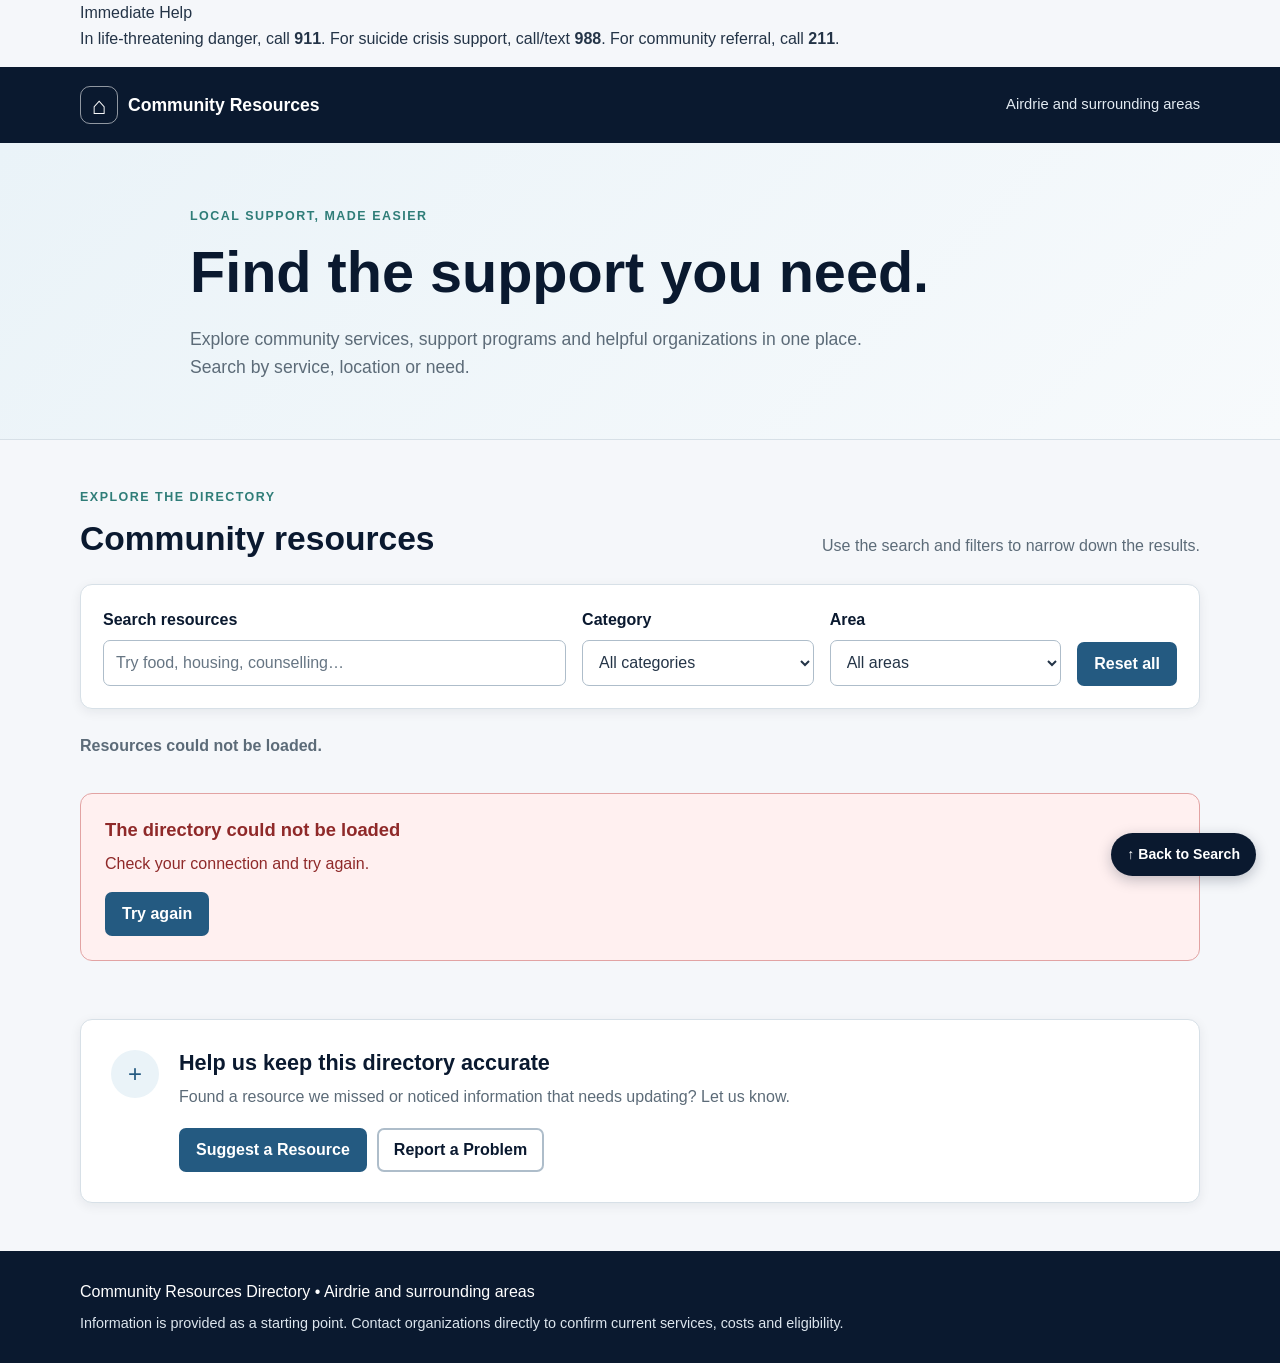
==== index.html @ 85ba9356 "Refactor HTML structure and update content Updated the title and description meta tags, modified cri" ====
<!DOCTYPE html>
<html lang="en-CA">
<head>
    <meta charset="UTF-8">
    <meta name="viewport" content="width=device-width, initial-scale=1">
    <title>Community Resources | Airdrie & Area</title>
    <meta name="description" content="Find community, food, housing, health and other support resources in Airdrie and surrounding areas.">
    <link rel="stylesheet" href="style.css">
    <script src="script.js" defer></script>
</head>
<body>
    <a class="skip-link" href="#main-content">Skip to main content</a>

    <!-- CRISIS BANNER AT TOP -->
    <aside class="crisis-banner" aria-label="Crisis assistance">
        <div class="container crisis-inner">
            <span class="crisis-badge">Immediate Help</span>
            <p>In life-threatening danger, call <strong>911</strong>. For suicide crisis support, call/text <strong>988</strong>. For community referral, call <strong>211</strong>.</p>
        </div>
    </aside>

    <header class="site-header">
        <div class="container header-inner">
            <a class="site-logo" href="index.html" aria-label="Community Resources home">
                <span class="logo-icon" aria-hidden="true">⌂</span>
                <span>Community Resources</span>
            </a>
            <p class="header-location">Airdrie and surrounding areas</p>
        </div>
    </header>

    <main id="main-content">
        <!-- HERO -->
        <section class="hero">
            <div class="container">
                <p class="eyebrow">LOCAL SUPPORT, MADE EASIER</p>
                <h1>Find the support you need.</h1>
                <p class="hero-description">
                    Explore community services, support programs and helpful organizations in one place. Search by service, location or need.
                </p>
            </div>
        </section>

        <!-- MAIN DIRECTORY (Starts directly here) -->
        <section class="directory-section" id="directory-top" aria-labelledby="directory-heading">
            <div class="container">
                <div class="section-heading directory-heading">
                    <div>
                        <p class="eyebrow">EXPLORE THE DIRECTORY</p>
                        <h2 id="directory-heading">Community resources</h2>
                    </div>
                    <p class="section-intro">Use the search and filters to narrow down the results.</p>
                </div>

                <div class="filter-panel">
                    <div class="search-field">
                        <label for="resource-search">Search resources</label>
                        <div class="search-wrap">
                            <input id="resource-search" type="search" placeholder="Try food, housing, counselling…" autocomplete="off">
                            <button type="button" id="clear-search" class="clear-btn" aria-label="Clear search" hidden>×</button>
                        </div>
                    </div>

                    <div class="filter-field">
                        <label for="category-filter">Category</label>
                        <select id="category-filter">
                            <option value="">All categories</option>
                        </select>
                    </div>

                    <div class="filter-field">
                        <label for="area-filter">Area</label>
                        <select id="area-filter">
                            <option value="">All areas</option>
                        </select>
                    </div>

                    <div class="filter-actions">
                        <button id="reset-filters" class="button button-primary" type="button">Reset all</button>
                    </div>
                </div>

                <div class="results-heading">
                    <p id="results-count" role="status" aria-live="polite">Loading resources…</p>
                </div>

                <div id="resource-grid" class="resource-grid">
                    <p class="loading-message">Loading community resources…</p>
                </div>

                <div id="no-results" class="empty-state" hidden>
                    <span class="empty-icon" aria-hidden="true">🔎</span>
                    <h3>No matching resources found</h3>
                    <p>Try a different search term or remove one of the filters.</p>
                    <button id="empty-reset" class="button button-primary" type="button">Show all resources</button>
                </div>

                <div id="load-error" class="error-message" role="alert" hidden>
                    <h3>The directory could not be loaded</h3>
                    <p>Check your connection and try again.</p>
                    <button id="retry-load" class="button button-primary" type="button">Try again</button>
                </div>
            </div>
        </section>

        <!-- HELP / SUBMISSION -->
        <section class="contribute-section">
            <div class="container">
                <div class="contribute-card">
                    <div class="contribute-icon" aria-hidden="true">+</div>
                    <div class="contribute-content">
                        <h2>Help us keep this directory accurate</h2>
                        <p>Found a resource we missed or noticed information that needs updating? Let us know.</p>
                        <div class="contribute-buttons">
                            <button type="button" class="button button-primary" id="suggestResource">Suggest a Resource</button>
                            <button type="button" class="button button-secondary" id="reportProblem">Report a Problem</button>
                        </div>
                    </div>
                </div>
            </div>
        </section>
    </main>

    <!-- BACK TO SEARCH -->
    <a href="#directory-top" class="back-to-search" id="backToSearch" aria-label="Back to search">
        ↑ Back to Search
    </a>

    <!-- RESOURCE DETAILS MODAL -->
    <dialog id="resource-dialog" class="resource-dialog" aria-labelledby="dialog-title">
        <div class="dialog-header">
            <div>
                <p class="eyebrow">RESOURCE DETAILS</p>
                <h2 id="dialog-title">Resource name</h2>
            </div>
            <button id="dialog-close" class="dialog-close" type="button" aria-label="Close details">&times;</button>
        </div>
        <div id="dialog-content" class="dialog-content"></div>
        <div class="dialog-footer">
            <button id="dialog-done" class="button button-primary" type="button">Done</button>
        </div>
    </dialog>

    <!-- CONTRIBUTION MODAL -->
    <dialog id="contributeModal" class="resource-dialog" aria-labelledby="contributeModalTitle">
        <div class="dialog-header">
            <div>
                <p class="eyebrow">COMMUNITY INPUT</p>
                <h2 id="contributeModalTitle">Suggest a Resource</h2>
            </div>
            <button id="closeContribution" class="dialog-close" type="button" aria-label="Close form">&times;</button>
        </div>
        <div class="dialog-content" id="contributionBody">
            <p>Help us find useful community services. Your submission will be reviewed before anything is added to the live directory.</p>
            <form id="contributionForm">
                <div class="form-group">
                    <label for="contributionType">What would you like to do?</label>
                    <select id="contributionType" required>
                        <option value="suggest">Suggest a Resource</option>
                        <option value="report">Report a Problem</option>
                    </select>
                </div>
                <div class="form-group">
                    <label for="organizationName">Organization / Resource</label>
                    <input type="text" id="organizationName" required>
                </div>
                <div class="form-group">
                    <label for="website">Website</label>
                    <input type="url" id="website" placeholder="https://example.com">
                </div>
                <div class="form-group">
                    <label for="submissionDetails">Tell us about the resource or problem</label>
                    <textarea id="submissionDetails" rows="4" required></textarea>
                </div>
                <div class="form-group">
                    <label for="submitterName">Your name <span>(optional)</span></label>
                    <input type="text" id="submitterName">
                </div>
                <div class="form-group">
                    <label for="submitterEmail">Your email <span>(optional)</span></label>
                    <input type="email" id="submitterEmail">
                </div>
                <button type="submit" class="button button-primary full-width">Submit</button>
            </form>
        </div>
    </dialog>

    <footer class="site-footer">
        <div class="container footer-inner">
            <p>Community Resources Directory <span aria-hidden="true">•</span> Airdrie and surrounding areas</p>
            <p class="footer-note">Information is provided as a starting point. Contact organizations directly to confirm current services, costs and eligibility.</p>
        </div>
    </footer>
</body>
</html>
---- style.css ----
/* =========================================
   COMMUNITY RESOURCES DIRECTORY
========================================= */

:root {
    --navy: #0a192f;
    --blue: #245a81;
    --blue-light: #eaf3f8;
    --teal: #2f7d78;
    --text: #243447;
    --muted: #5c6b78;
    --background: #f5f7fa;
    --surface: #ffffff;
    --border: #d7e0e7;
    --yellow-light: #fbf8df;
    --yellow-border: #d9c85c;
    --danger: #8f2929;
    --danger-light: #fff0f0;
    --radius: 12px;
    --shadow: 0 3px 12px rgba(10, 25, 47, 0.07);
}

* {
    box-sizing: border-box;
}

html {
    scroll-behavior: smooth;
}

body {
    margin: 0;
    background: var(--background);
    color: var(--text);
    font-family: Arial, Helvetica, sans-serif;
    font-size: 16px;
    line-height: 1.6;
}

body,
input,
select,
button {
    font-family: Arial, Helvetica, sans-serif;
}

h1,
h2,
h3,
p {
    margin-top: 0;
}

h1,
h2,
h3 {
    color: var(--navy);
    line-height: 1.25;
}

/* Header Typography */
h1 {
    margin-bottom: 16px;
    font-size: clamp(2.3rem, 5.5vw, 3.6rem);
}

h2 {
    margin-bottom: 12px;
    font-size: clamp(1.55rem, 3vw, 2.1rem);
}

h3 {
    margin-bottom: 10px;
    font-size: 1.15rem;
}

a {
    color: var(--blue);
    overflow-wrap: anywhere;
}

a:hover {
    text-decoration-thickness: 2px;
}

button,
input,
select {
    font-size: 1rem;
}

button {
    cursor: pointer;
}

button:disabled {
    cursor: not-allowed;
    opacity: 0.65;
}

[hidden] {
    display: none !important;
}

.container {
    width: min(1120px, calc(100% - 40px));
    margin-inline: auto;
}

.skip-link {
    position: absolute;
    z-index: 1000;
    top: 8px;
    left: 8px;
    padding: 10px 14px;
    transform: translateY(-160%);
    border-radius: 6px;
    background: #ffffff;
    color: var(--navy);
    font-weight: 700;
}

.skip-link:focus {
    transform: translateY(0);
}

:focus-visible {
    outline: 3px solid #d18a00;
    outline-offset: 3px;
}

/* TOP CRISIS NOTICE */
.top-crisis-notice {
    background: #172a45;
    color: #ffffff;
    padding: 8px 0;
    font-size: 0.88rem;
    border-bottom: 1px solid rgba(255, 255, 255, 0.15);
}

.top-crisis-notice p {
    margin: 0;
}

.top-crisis-notice strong {
    color: #ffffff;
}

/* Header */
.site-header {
    background: var(--navy);
    color: #ffffff;
}

.header-inner {
    display: flex;
    min-height: 76px;
    align-items: center;
    justify-content: space-between;
    gap: 20px;
    padding-block: 12px;
}

.site-logo {
    display: inline-flex;
    align-items: center;
    gap: 10px;
    color: #ffffff;
    font-size: 1.1rem;
    font-weight: 700;
    text-decoration: none;
}

.logo-icon {
    display: grid;
    width: 38px;
    height: 38px;
    place-items: center;
    border: 1px solid rgba(255, 255, 255, 0.55);
    border-radius: 10px;
    font-size: 1.5rem;
}

.header-location {
    margin: 0;
    color: #e2eaf1;
    font-size: 0.92rem;
    text-align: right;
}

/* Hero */
.hero {
    padding: 64px 0 58px;
    background: linear-gradient(135deg, #eaf3f8, #f7fafc);
    border-bottom: 1px solid var(--border);
}

.hero .container {
    max-width: 900px;
}

.eyebrow {
    margin-bottom: 10px;
    color: var(--teal);
    font-size: 0.78rem;
    font-weight: 800;
    letter-spacing: 0.12em;
}

.hero-description {
    max-width: 720px;
    margin-bottom: 0;
    color: var(--muted);
    font-size: 1.1rem;
}

/* Directory Section */
.directory-section {
    padding-block: 48px;
}

.section-heading {
    display: flex;
    align-items: end;
    justify-content: space-between;
    gap: 24px;
    margin-bottom: 24px;
}

.section-heading h2 {
    margin-bottom: 0;
}

.section-intro {
    max-width: 390px;
    margin-bottom: 2px;
    color: var(--muted);
}

/* Filters */
.filter-panel {
    display: grid;
    grid-template-columns: minmax(220px, 2fr) minmax(170px, 1fr) minmax(170px, 1fr) auto;
    align-items: end;
    gap: 16px;
    padding: 22px;
    border: 1px solid var(--border);
    border-radius: var(--radius);
    background: var(--surface);
    box-shadow: var(--shadow);
}

.search-field,
.filter-field {
    min-width: 0;
}

.search-field label,
.filter-field label {
    display: block;
    margin-bottom: 7px;
    color: var(--navy);
    font-weight: 700;
}

input[type="search"],
select {
    width: 100%;
    min-height: 46px;
    padding: 10px 12px;
    border: 1px solid #aebdca;
    border-radius: 7px;
    background: #ffffff;
    color: var(--text);
}

input[type="search"]::placeholder {
    color: #667583;
    opacity: 1;
}

.filter-actions {
    display: flex;
    flex-wrap: wrap;
    gap: 8px;
}

/* Buttons */
.button {
    display: inline-flex;
    min-height: 44px;
    align-items: center;
    justify-content: center;
    padding: 10px 15px;
    border: 2px solid transparent;
    border-radius: 7px;
    font-weight: 700;
    line-height: 1.25;
    text-align: center;
    text-decoration: none;
}

.button-primary {
    background: var(--blue);
    color: #ffffff;
}

.button-primary:hover {
    background: var(--navy);
}

.button-secondary {
    border-color: #aebdca;
    background: #ffffff;
    color: var(--navy);
}

.button-secondary:hover {
    background: var(--blue-light);
}

.full-width {
    width: 100%;
}

/* Results */
.results-heading {
    margin: 24px 0 14px;
}

.results-heading p {
    margin-bottom: 0;
    color: var(--muted);
    font-weight: 700;
}

.resource-grid {
    display: grid;
    grid-template-columns: repeat(auto-fill, minmax(min(100%, 280px), 1fr));
    align-items: stretch;
    gap: 20px;
}

.resource-card {
    display: flex;
    min-width: 0;
    flex-direction: column;
    padding: 22px;
    border: 1px solid var(--border);
    border-radius: var(--radius);
    background: var(--surface);
    box-shadow: var(--shadow);
}

.card-topline {
    display: flex;
    align-items: flex-start;
    justify-content: space-between;
    gap: 12px;
    margin-bottom: 12px;
}

.card-icon {
    display: grid;
    width: 46px;
    height: 46px;
    flex: 0 0 46px;
    place-items: center;
    border-radius: 10px;
    background: var(--blue-light);
    font-size: 1.5rem;
}

.resource-card h3 {
    margin-bottom: 12px;
    overflow-wrap: anywhere;
}

.tag-list {
    display: flex;
    flex-wrap: wrap;
    gap: 6px;
    margin-bottom: 14px;
}

.tag {
    display: inline-block;
    padding: 4px 9px;
    border-radius: 5px;
    background: var(--blue-light);
    color: #1d4868;
    font-size: 0.78rem;
    font-weight: 700;
    overflow-wrap: anywhere;
}

.resource-offer {
    margin-bottom: 14px;
    color: var(--text);
}

.resource-meta {
    display: grid;
    gap: 7px;
    margin: 0 0 18px;
    color: var(--muted);
    font-size: 0.92rem;
}

.resource-meta p {
    margin-bottom: 0;
    overflow-wrap: anywhere;
}

.card-actions {
    display: flex;
    flex-wrap: wrap;
    align-items: center;
    gap: 10px 16px;
    margin-top: auto;
    padding-top: 14px;
    border-top: 1px solid var(--border);
}

.card-actions .button {
    flex: 1 1 auto;
}

.text-link {
    font-weight: 700;
}

.verification-note {
    margin: 12px 0 0;
    color: var(--muted);
    font-size: 0.8rem;
}

.loading-message {
    grid-column: 1 / -1;
    padding: 18px;
    color: var(--muted);
}

.empty-state {
    margin-top: 20px;
    padding: 34px 20px;
    border: 1px dashed #aebdca;
    border-radius: var(--radius);
    background: #ffffff;
    text-align: center;
}

.empty-icon {
    display: block;
    margin-bottom: 8px;
    font-size: 2rem;
}

.empty-state p {
    color: var(--muted);
}

.error-message {
    margin-top: 20px;
    padding: 24px;
    border: 1px solid #e2a3a3;
    border-radius: var(--radius);
    background: var(--danger-light);
    color: var(--danger);
}

.error-message h3 {
    color: var(--danger);
}

/* BACK TO SEARCH BUTTON */
.back-to-search {
    position: fixed;
    bottom: 24px;
    right: 24px;
    background: var(--navy);
    color: #ffffff;
    padding: 10px 16px;
    border-radius: 25px;
    font-size: 0.88rem;
    font-weight: 700;
    text-decoration: none;
    box-shadow: 0 4px 14px rgba(10, 25, 47, 0.25);
    z-index: 99;
}

.back-to-search:hover {
    background: var(--blue);
}

/* Details Dialog */
.resource-dialog {
    width: min(680px, calc(100% - 28px));
    max-width: 680px;
    max-height: min(85dvh, 820px);
    padding: 0;
    overflow: auto;
    border: 1px solid var(--border);
    border-radius: 14px;
    background: var(--surface);
    color: var(--text);
    box-shadow: 0 20px 70px rgba(0, 0, 0, 0.25);
}

.resource-dialog::backdrop {
    background: rgba(10, 25, 47, 0.65);
}

.dialog-header {
    display: flex;
    align-items: flex-start;
    justify-content: space-between;
    gap: 20px;
    padding: 24px 24px 18px;
    border-bottom: 1px solid var(--border);
    background: #f8fafc;
}

.dialog-header h2 {
    margin-bottom: 0;
    overflow-wrap: anywhere;
}

.dialog-close {
    display: grid;
    width: 44px;
    height: 44px;
    flex: 0 0 44px;
    place-items: center;
    border: 1px solid var(--border);
    border-radius: 8px;
    background: #ffffff;
    color: var(--navy);
    font-size: 1.8rem;
    line-height: 1;
}

.dialog-close:hover {
    background: var(--blue-light);
}

.dialog-content {
    display: grid;
    gap: 18px;
    padding: 24px;
}

.detail-group h3 {
    margin-bottom: 6px;
    font-size: 1rem;
}

.detail-group p {
    margin-bottom: 0;
    overflow-wrap: anywhere;
}

.detail-group ul {
    margin: 0;
    padding-left: 22px;
}

.dialog-footer {
    display: flex;
    justify-content: flex-end;
    padding: 0 24px 24px;
}

/* Contribution */
.contribute-section {
    padding: 10px 0 48px;
}

.contribute-card {
    display: flex;
    gap: 20px;
    padding: 30px;
    background: var(--surface);
    border: 1px solid var(--border);
    border-radius: var(--radius);
    box-shadow: var(--shadow);
}

.contribute-icon {
    flex: 0 0 auto;
    width: 48px;
    height: 48px;
    display: flex;
    align-items: center;
    justify-content: center;
    border-radius: 50%;
    background: var(--blue-light);
    color: var(--blue);
    font-size: 1.5rem;
}

.contribute-content h2 {
    margin: 0 0 7px;
    font-size: 1.35rem;
}

.contribute-content p {
    margin: 0 0 18px;
    color: var(--muted);
}

.contribute-buttons {
    display: flex;
    flex-wrap: wrap;
    gap: 10px;
}

.form-group {
    margin-top: 18px;
}

.form-group span {
    font-weight: normal;
    color: var(--muted);
}

.form-group input,
.form-group select,
.form-group textarea {
    width: 100%;
    padding: 12px;
    border: 1px solid var(--border);
    border-radius: 8px;
    background: white;
    font: inherit;
}

.form-group textarea {
    resize: vertical;
}

/* Footer */
.site-footer {
    padding-block: 28px;
    background: var(--navy);
    color: #ffffff;
}

.footer-inner {
    display: grid;
    gap: 8px;
}

.footer-inner p {
    margin-bottom: 0;
}

.footer-note {
    max-width: 850px;
    color: #dce5ed;
    font-size: 0.9rem;
}

/* Responsive */
@media (max-width: 900px) {
    .filter-panel {
        grid-template-columns: repeat(2, minmax(0, 1fr));
    }

    .filter-actions {
        grid-column: 1 / -1;
    }
}

@media (max-width: 600px) {
    .container {
        width: min(100% - 28px, 1120px);
    }

    .header-inner {
        align-items: flex-start;
        flex-direction: column;
        gap: 6px;
    }

    .header-location {
        text-align: left;
    }

    .hero {
        padding-block: 42px;
    }

    .directory-section {
        padding-block: 34px;
    }

    .section-heading {
        align-items: flex-start;
        flex-direction: column;
        gap: 10px;
    }

    .filter-panel {
        grid-template-columns: minmax(0, 1fr);
        padding: 16px;
    }

    .filter-actions {
        grid-column: auto;
    }

    .filter-actions .button {
        flex: 1 1 130px;
    }

    .resource-card {
        padding: 18px;
    }

    .contribute-card {
        flex-direction: column;
    }

    .back-to-search {
        bottom: 16px;
        right: 16px;
        padding: 8px 12px;
        font-size: 0.82rem;
    }
}
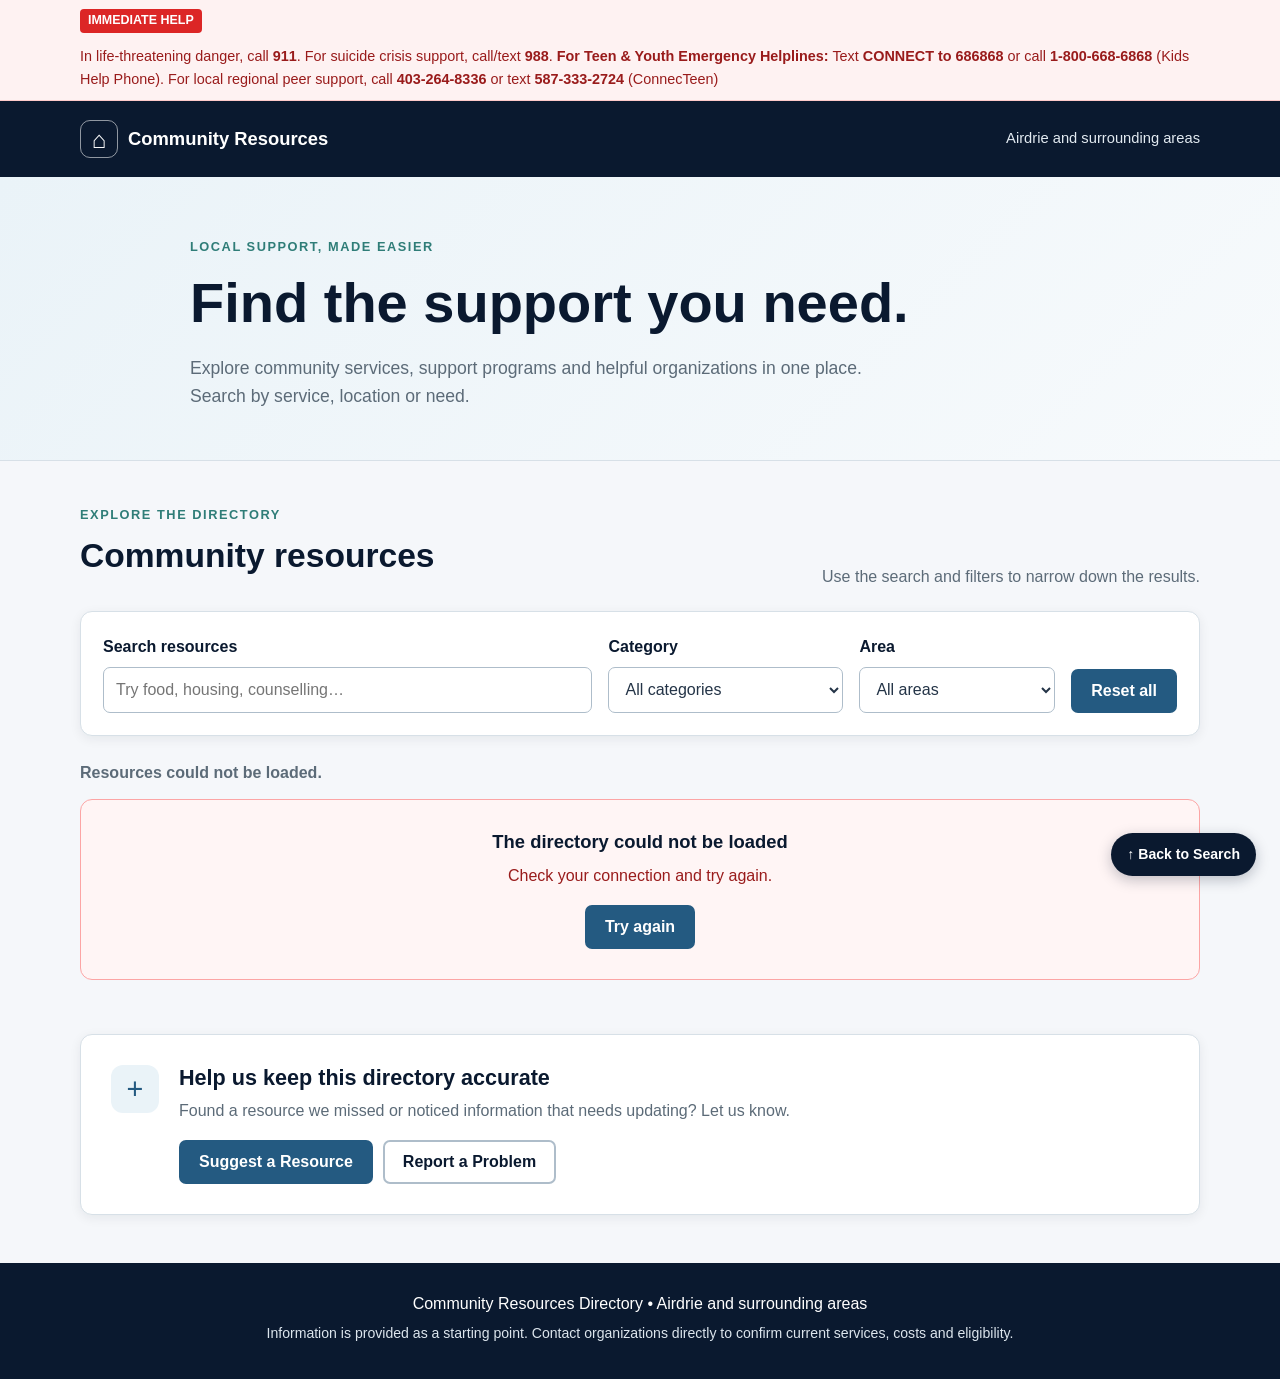
==== commit 3949b68d: "Enhance crisis banner with more helpline details Updated crisis support information with additional " ====
--- a/index.html
+++ b/index.html
@@ -15,7 +15,9 @@
     <aside class="crisis-banner" aria-label="Crisis assistance">
         <div class="container crisis-inner">
             <span class="crisis-badge">Immediate Help</span>
-            <p>In life-threatening danger, call <strong>911</strong>. For suicide crisis support, call/text <strong>988</strong>. For community referral, call <strong>211</strong>.</p>
+            <p>In life-threatening danger, call <strong>911</strong>. For suicide crisis support, call/text <strong>988</strong>. <strong>For Teen & Youth Emergency Helplines:</strong> 
+        Text <strong>CONNECT to 686868</strong> or call <strong>1-800-668-6868</strong> (Kids Help Phone). 
+        For local regional peer support, call <strong>403-264-8336</strong> or text <strong>587-333-2724</strong> (ConnecTeen)
         </div>
     </aside>
 
--- a/style.css
+++ b/style.css
@@ -1,5 +1,6 @@
 /* =========================================
    COMMUNITY RESOURCES DIRECTORY
+   Original Clean Navy & Blue Palette
 ========================================= */
 
 :root {
@@ -12,10 +13,6 @@
     --background: #f5f7fa;
     --surface: #ffffff;
     --border: #d7e0e7;
-    --yellow-light: #fbf8df;
-    --yellow-border: #d9c85c;
-    --danger: #8f2929;
-    --danger-light: #fff0f0;
     --radius: 12px;
     --shadow: 0 3px 12px rgba(10, 25, 47, 0.07);
 }
@@ -37,31 +34,18 @@
     line-height: 1.6;
 }
 
-body,
-input,
-select,
-button {
-    font-family: Arial, Helvetica, sans-serif;
-}
-
-h1,
-h2,
-h3,
-p {
+h1, h2, h3, p {
     margin-top: 0;
 }
 
-h1,
-h2,
-h3 {
+h1, h2, h3 {
     color: var(--navy);
     line-height: 1.25;
 }
 
-/* Header Typography */
 h1 {
     margin-bottom: 16px;
-    font-size: clamp(2.3rem, 5.5vw, 3.6rem);
+    font-size: clamp(2.3rem, 5.5vw, 3.5rem);
 }
 
 h2 {
@@ -79,23 +63,13 @@
     overflow-wrap: anywhere;
 }
 
-a:hover {
-    text-decoration-thickness: 2px;
-}
-
-button,
-input,
-select {
+button, input, select {
+    font-family: inherit;
     font-size: 1rem;
 }
 
 button {
     cursor: pointer;
-}
-
-button:disabled {
-    cursor: not-allowed;
-    opacity: 0.65;
 }
 
 [hidden] {
@@ -107,46 +81,54 @@
     margin-inline: auto;
 }
 
+/* SKIP LINK */
 .skip-link {
     position: absolute;
-    z-index: 1000;
     top: 8px;
     left: 8px;
     padding: 10px 14px;
-    transform: translateY(-160%);
-    border-radius: 6px;
     background: #ffffff;
     color: var(--navy);
     font-weight: 700;
-}
-
+    border-radius: 6px;
+    transform: translateY(-160%);
+    z-index: 1000;
+}
 .skip-link:focus {
     transform: translateY(0);
 }
 
-:focus-visible {
-    outline: 3px solid #d18a00;
-    outline-offset: 3px;
-}
-
-/* TOP CRISIS NOTICE */
-.top-crisis-notice {
-    background: #172a45;
+/* CRISIS BANNER */
+.crisis-banner {
+    background: #fef2f2;
+    border-bottom: 1px solid #fecaca;
+    padding: 9px 0;
+    color: #991b1b;
+    font-size: 0.9rem;
+}
+
+.crisis-inner {
+    display: flex;
+    align-items: center;
+    gap: 12px;
+    flex-wrap: wrap;
+}
+
+.crisis-badge {
+    background: #dc2626;
     color: #ffffff;
-    padding: 8px 0;
-    font-size: 0.88rem;
-    border-bottom: 1px solid rgba(255, 255, 255, 0.15);
-}
-
-.top-crisis-notice p {
+    padding: 2px 8px;
+    border-radius: 4px;
+    font-weight: 700;
+    font-size: 0.78rem;
+    text-transform: uppercase;
+}
+
+.crisis-banner p {
     margin: 0;
 }
 
-.top-crisis-notice strong {
-    color: #ffffff;
-}
-
-/* Header */
+/* HEADER */
 .site-header {
     background: var(--navy);
     color: #ffffff;
@@ -166,7 +148,7 @@
     align-items: center;
     gap: 10px;
     color: #ffffff;
-    font-size: 1.1rem;
+    font-size: 1.15rem;
     font-weight: 700;
     text-decoration: none;
 }
@@ -188,9 +170,9 @@
     text-align: right;
 }
 
-/* Hero */
+/* HERO */
 .hero {
-    padding: 64px 0 58px;
+    padding: 60px 0 50px;
     background: linear-gradient(135deg, #eaf3f8, #f7fafc);
     border-bottom: 1px solid var(--border);
 }
@@ -202,7 +184,7 @@
 .eyebrow {
     margin-bottom: 10px;
     color: var(--teal);
-    font-size: 0.78rem;
+    font-size: 0.8rem;
     font-weight: 800;
     letter-spacing: 0.12em;
 }
@@ -214,33 +196,29 @@
     font-size: 1.1rem;
 }
 
-/* Directory Section */
+/* DIRECTORY */
 .directory-section {
-    padding-block: 48px;
+    padding-block: 44px;
 }
 
 .section-heading {
     display: flex;
-    align-items: end;
+    align-items: flex-end;
     justify-content: space-between;
     gap: 24px;
-    margin-bottom: 24px;
-}
-
-.section-heading h2 {
-    margin-bottom: 0;
+    margin-bottom: 22px;
 }
 
 .section-intro {
     max-width: 390px;
-    margin-bottom: 2px;
-    color: var(--muted);
-}
-
-/* Filters */
+    margin-bottom: 0;
+    color: var(--muted);
+}
+
+/* FILTERS */
 .filter-panel {
     display: grid;
-    grid-template-columns: minmax(220px, 2fr) minmax(170px, 1fr) minmax(170px, 1fr) auto;
+    grid-template-columns: minmax(240px, 2.5fr) minmax(180px, 1.2fr) minmax(170px, 1fr) auto;
     align-items: end;
     gap: 16px;
     padding: 22px;
@@ -250,21 +228,18 @@
     box-shadow: var(--shadow);
 }
 
-.search-field,
-.filter-field {
-    min-width: 0;
-}
-
-.search-field label,
-.filter-field label {
+.search-field label, .filter-field label {
     display: block;
     margin-bottom: 7px;
     color: var(--navy);
     font-weight: 700;
 }
 
-input[type="search"],
-select {
+.search-wrap {
+    position: relative;
+}
+
+input[type="search"], select {
     width: 100%;
     min-height: 46px;
     padding: 10px 12px;
@@ -274,29 +249,28 @@
     color: var(--text);
 }
 
-input[type="search"]::placeholder {
-    color: #667583;
-    opacity: 1;
-}
-
-.filter-actions {
-    display: flex;
-    flex-wrap: wrap;
-    gap: 8px;
-}
-
-/* Buttons */
+.clear-btn {
+    position: absolute;
+    right: 8px;
+    top: 50%;
+    transform: translateY(-50%);
+    border: none;
+    background: transparent;
+    font-size: 1.4rem;
+    color: var(--muted);
+    cursor: pointer;
+}
+
+/* BUTTONS */
 .button {
     display: inline-flex;
     min-height: 44px;
     align-items: center;
     justify-content: center;
-    padding: 10px 15px;
+    padding: 10px 18px;
     border: 2px solid transparent;
     border-radius: 7px;
     font-weight: 700;
-    line-height: 1.25;
-    text-align: center;
     text-decoration: none;
 }
 
@@ -323,27 +297,26 @@
     width: 100%;
 }
 
-/* Results */
+/* RESULTS GRID */
 .results-heading {
     margin: 24px 0 14px;
 }
 
 .results-heading p {
-    margin-bottom: 0;
+    margin: 0;
     color: var(--muted);
     font-weight: 700;
 }
 
 .resource-grid {
     display: grid;
-    grid-template-columns: repeat(auto-fill, minmax(min(100%, 280px), 1fr));
-    align-items: stretch;
+    grid-template-columns: repeat(auto-fill, minmax(min(100%, 290px), 1fr));
     gap: 20px;
 }
 
+/* CARDS */
 .resource-card {
     display: flex;
-    min-width: 0;
     flex-direction: column;
     padding: 22px;
     border: 1px solid var(--border);
@@ -355,32 +328,31 @@
 .card-topline {
     display: flex;
     align-items: flex-start;
-    justify-content: space-between;
     gap: 12px;
     margin-bottom: 12px;
 }
 
 .card-icon {
     display: grid;
-    width: 46px;
-    height: 46px;
-    flex: 0 0 46px;
+    width: 44px;
+    height: 44px;
+    flex: 0 0 44px;
     place-items: center;
     border-radius: 10px;
     background: var(--blue-light);
-    font-size: 1.5rem;
+    font-size: 1.4rem;
 }
 
 .resource-card h3 {
-    margin-bottom: 12px;
-    overflow-wrap: anywhere;
+    margin: 0;
+    font-size: 1.2rem;
 }
 
 .tag-list {
     display: flex;
     flex-wrap: wrap;
     gap: 6px;
-    margin-bottom: 14px;
+    margin: 10px 0 14px;
 }
 
 .tag {
@@ -391,34 +363,33 @@
     color: #1d4868;
     font-size: 0.78rem;
     font-weight: 700;
-    overflow-wrap: anywhere;
 }
 
 .resource-offer {
     margin-bottom: 14px;
-    color: var(--text);
+    flex-grow: 1;
 }
 
 .resource-meta {
     display: grid;
-    gap: 7px;
-    margin: 0 0 18px;
-    color: var(--muted);
+    gap: 6px;
+    margin-bottom: 16px;
+    padding-top: 10px;
+    border-top: 1px solid var(--border);
     font-size: 0.92rem;
+    color: var(--muted);
 }
 
 .resource-meta p {
-    margin-bottom: 0;
-    overflow-wrap: anywhere;
+    margin: 0;
 }
 
 .card-actions {
     display: flex;
-    flex-wrap: wrap;
     align-items: center;
-    gap: 10px 16px;
+    gap: 12px;
     margin-top: auto;
-    padding-top: 14px;
+    padding-top: 12px;
     border-top: 1px solid var(--border);
 }
 
@@ -436,45 +407,7 @@
     font-size: 0.8rem;
 }
 
-.loading-message {
-    grid-column: 1 / -1;
-    padding: 18px;
-    color: var(--muted);
-}
-
-.empty-state {
-    margin-top: 20px;
-    padding: 34px 20px;
-    border: 1px dashed #aebdca;
-    border-radius: var(--radius);
-    background: #ffffff;
-    text-align: center;
-}
-
-.empty-icon {
-    display: block;
-    margin-bottom: 8px;
-    font-size: 2rem;
-}
-
-.empty-state p {
-    color: var(--muted);
-}
-
-.error-message {
-    margin-top: 20px;
-    padding: 24px;
-    border: 1px solid #e2a3a3;
-    border-radius: var(--radius);
-    background: var(--danger-light);
-    color: var(--danger);
-}
-
-.error-message h3 {
-    color: var(--danger);
-}
-
-/* BACK TO SEARCH BUTTON */
+/* FLOATING BACK TO SEARCH */
 .back-to-search {
     position: fixed;
     bottom: 24px;
@@ -494,85 +427,7 @@
     background: var(--blue);
 }
 
-/* Details Dialog */
-.resource-dialog {
-    width: min(680px, calc(100% - 28px));
-    max-width: 680px;
-    max-height: min(85dvh, 820px);
-    padding: 0;
-    overflow: auto;
-    border: 1px solid var(--border);
-    border-radius: 14px;
-    background: var(--surface);
-    color: var(--text);
-    box-shadow: 0 20px 70px rgba(0, 0, 0, 0.25);
-}
-
-.resource-dialog::backdrop {
-    background: rgba(10, 25, 47, 0.65);
-}
-
-.dialog-header {
-    display: flex;
-    align-items: flex-start;
-    justify-content: space-between;
-    gap: 20px;
-    padding: 24px 24px 18px;
-    border-bottom: 1px solid var(--border);
-    background: #f8fafc;
-}
-
-.dialog-header h2 {
-    margin-bottom: 0;
-    overflow-wrap: anywhere;
-}
-
-.dialog-close {
-    display: grid;
-    width: 44px;
-    height: 44px;
-    flex: 0 0 44px;
-    place-items: center;
-    border: 1px solid var(--border);
-    border-radius: 8px;
-    background: #ffffff;
-    color: var(--navy);
-    font-size: 1.8rem;
-    line-height: 1;
-}
-
-.dialog-close:hover {
-    background: var(--blue-light);
-}
-
-.dialog-content {
-    display: grid;
-    gap: 18px;
-    padding: 24px;
-}
-
-.detail-group h3 {
-    margin-bottom: 6px;
-    font-size: 1rem;
-}
-
-.detail-group p {
-    margin-bottom: 0;
-    overflow-wrap: anywhere;
-}
-
-.detail-group ul {
-    margin: 0;
-    padding-left: 22px;
-}
-
-.dialog-footer {
-    display: flex;
-    justify-content: flex-end;
-    padding: 0 24px 24px;
-}
-
-/* Contribution */
+/* CONTRIBUTION SECTION */
 .contribute-section {
     padding: 10px 0 48px;
 }
@@ -588,145 +443,107 @@
 }
 
 .contribute-icon {
-    flex: 0 0 auto;
     width: 48px;
     height: 48px;
-    display: flex;
-    align-items: center;
-    justify-content: center;
-    border-radius: 50%;
+    flex: 0 0 48px;
+    display: grid;
+    place-items: center;
+    border-radius: 12px;
     background: var(--blue-light);
     color: var(--blue);
-    font-size: 1.5rem;
-}
-
-.contribute-content h2 {
-    margin: 0 0 7px;
-    font-size: 1.35rem;
-}
-
-.contribute-content p {
-    margin: 0 0 18px;
-    color: var(--muted);
-}
-
-.contribute-buttons {
-    display: flex;
-    flex-wrap: wrap;
-    gap: 10px;
-}
-
-.form-group {
-    margin-top: 18px;
-}
-
-.form-group span {
-    font-weight: normal;
-    color: var(--muted);
-}
-
-.form-group input,
-.form-group select,
-.form-group textarea {
+    font-size: 1.8rem;
+}
+
+.contribute-content h2 { margin-bottom: 6px; font-size: 1.35rem; }
+.contribute-content p { margin-bottom: 16px; color: var(--muted); }
+.contribute-buttons { display: flex; flex-wrap: wrap; gap: 10px; }
+
+/* MODALS */
+.resource-dialog {
+    width: min(680px, calc(100% - 28px));
+    max-height: 85vh;
+    padding: 0;
+    border: 1px solid var(--border);
+    border-radius: 14px;
+    background: var(--surface);
+    box-shadow: 0 20px 70px rgba(0, 0, 0, 0.25);
+}
+
+.resource-dialog::backdrop {
+    background: rgba(10, 25, 47, 0.65);
+}
+
+.dialog-header {
+    display: flex;
+    justify-content: space-between;
+    align-items: flex-start;
+    gap: 20px;
+    padding: 22px 24px;
+    border-bottom: 1px solid var(--border);
+    background: #f8fafc;
+}
+
+.dialog-header h2 { margin: 0; }
+.dialog-close {
+    border: none;
+    background: transparent;
+    font-size: 1.8rem;
+    color: var(--muted);
+    cursor: pointer;
+}
+
+.dialog-content {
+    display: grid;
+    gap: 16px;
+    padding: 24px;
+    overflow-y: auto;
+}
+
+.detail-group h3 { margin-bottom: 4px; font-size: 0.95rem; text-transform: uppercase; }
+.detail-group p { margin: 0; }
+.dialog-footer { padding: 14px 24px; border-top: 1px solid var(--border); display: flex; justify-content: flex-end; }
+
+/* FORMS */
+.form-group { margin-top: 16px; }
+.form-group label { display: block; font-weight: 700; margin-bottom: 5px; font-size: 0.9rem; }
+.form-group input, .form-group select, .form-group textarea {
     width: 100%;
-    padding: 12px;
+    padding: 10px 12px;
+    border: 1px solid #aebdca;
+    border-radius: 7px;
+}
+
+/* ERROR / EMPTY */
+.empty-state, .error-message {
+    padding: 30px;
+    text-align: center;
+    border-radius: var(--radius);
+    background: #ffffff;
     border: 1px solid var(--border);
-    border-radius: 8px;
-    background: white;
-    font: inherit;
-}
-
-.form-group textarea {
-    resize: vertical;
-}
-
-/* Footer */
+}
+.empty-icon { font-size: 2rem; }
+.error-message { border-color: #fca5a5; background: #fff5f5; color: #991b1b; }
+.loading-message { grid-column: 1 / -1; padding: 18px; color: var(--muted); }
+
+/* FOOTER */
 .site-footer {
     padding-block: 28px;
     background: var(--navy);
     color: #ffffff;
-}
-
-.footer-inner {
-    display: grid;
-    gap: 8px;
-}
-
-.footer-inner p {
-    margin-bottom: 0;
-}
-
-.footer-note {
-    max-width: 850px;
-    color: #dce5ed;
-    font-size: 0.9rem;
-}
-
-/* Responsive */
+    text-align: center;
+}
+.footer-inner p { margin: 0 0 6px; }
+.footer-note { font-size: 0.88rem; color: #dce5ed; }
+
+/* RESPONSIVE */
 @media (max-width: 900px) {
-    .filter-panel {
-        grid-template-columns: repeat(2, minmax(0, 1fr));
-    }
-
-    .filter-actions {
-        grid-column: 1 / -1;
-    }
+    .filter-panel { grid-template-columns: 1fr 1fr; }
 }
 
 @media (max-width: 600px) {
-    .container {
-        width: min(100% - 28px, 1120px);
-    }
-
-    .header-inner {
-        align-items: flex-start;
-        flex-direction: column;
-        gap: 6px;
-    }
-
-    .header-location {
-        text-align: left;
-    }
-
-    .hero {
-        padding-block: 42px;
-    }
-
-    .directory-section {
-        padding-block: 34px;
-    }
-
-    .section-heading {
-        align-items: flex-start;
-        flex-direction: column;
-        gap: 10px;
-    }
-
-    .filter-panel {
-        grid-template-columns: minmax(0, 1fr);
-        padding: 16px;
-    }
-
-    .filter-actions {
-        grid-column: auto;
-    }
-
-    .filter-actions .button {
-        flex: 1 1 130px;
-    }
-
-    .resource-card {
-        padding: 18px;
-    }
-
-    .contribute-card {
-        flex-direction: column;
-    }
-
-    .back-to-search {
-        bottom: 16px;
-        right: 16px;
-        padding: 8px 12px;
-        font-size: 0.82rem;
-    }
-}
+    .filter-panel { grid-template-columns: 1fr; }
+    .header-inner { flex-direction: column; align-items: flex-start; gap: 6px; }
+    .header-location { text-align: left; }
+    .contribute-card { flex-direction: column; }
+    .back-to-search { bottom: 16px; right: 16px; padding: 8px 12px; font-size: 0.82rem; }
+}
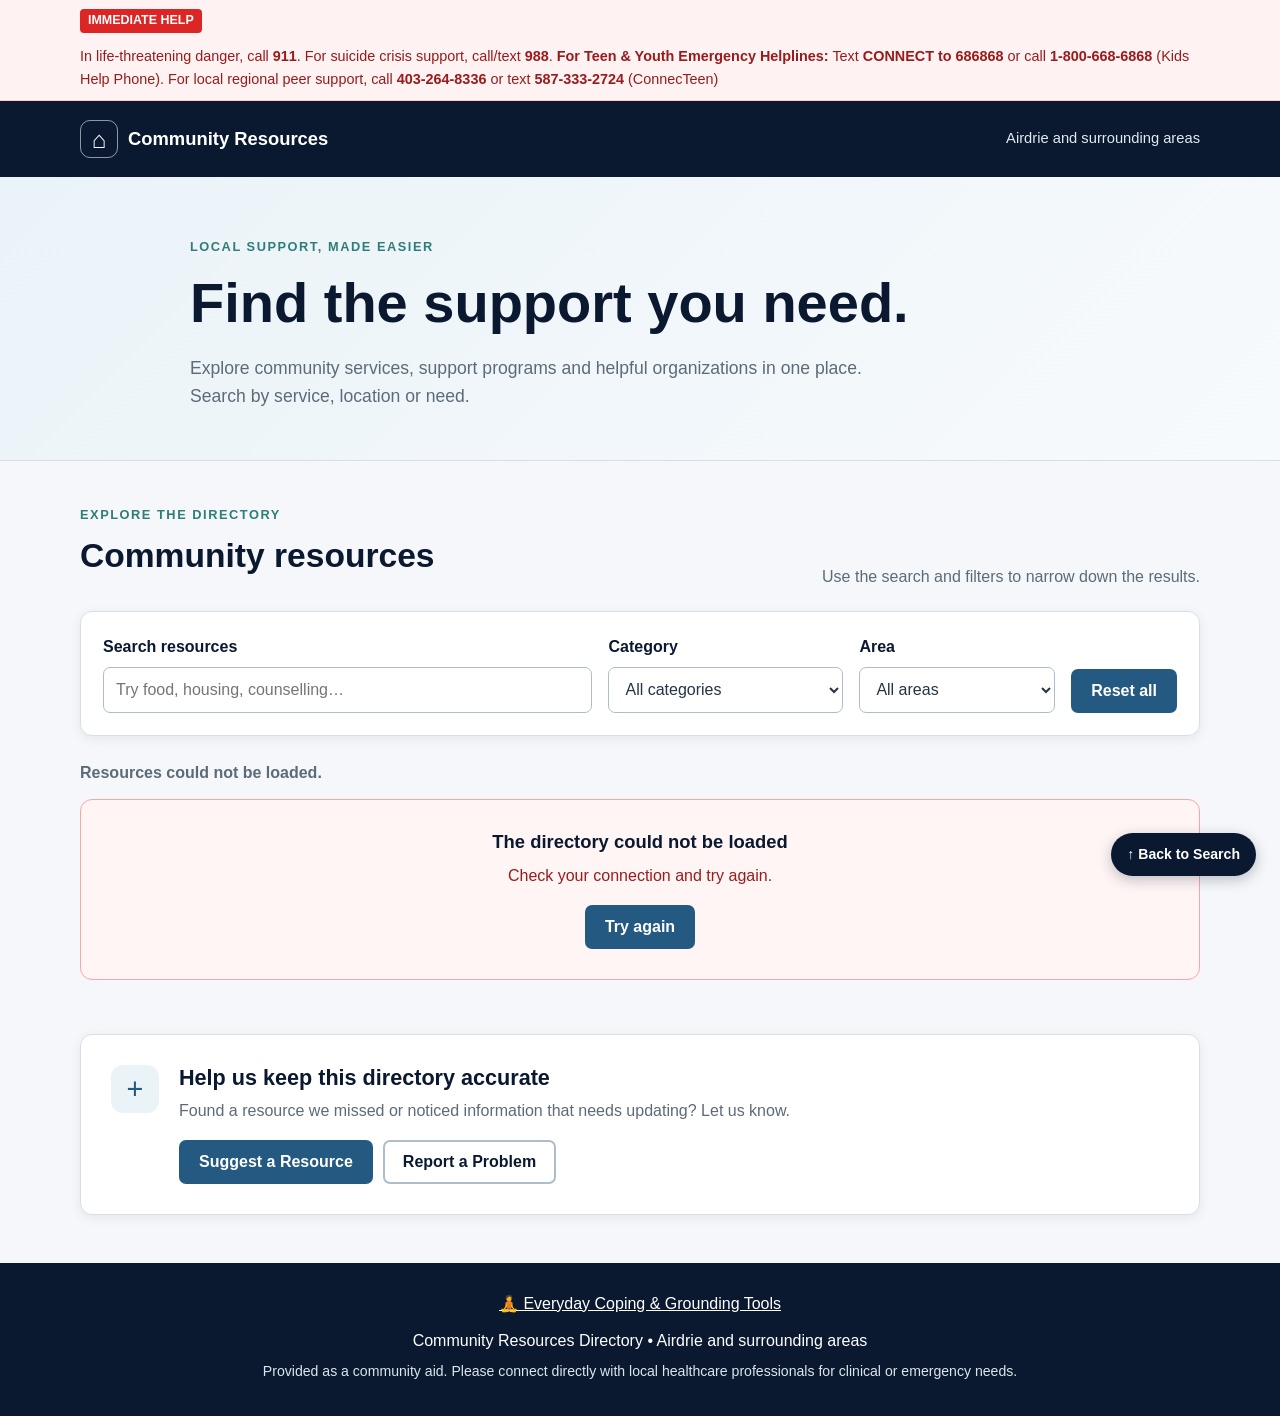
==== commit e3a4ebc6: "Enhance footer with links and updated notes Added footer links and updated resource information." ====
--- a/index.html
+++ b/index.html
@@ -188,10 +188,17 @@
     </dialog>
 
     <footer class="site-footer">
-        <div class="container footer-inner">
-            <p>Community Resources Directory <span aria-hidden="true">•</span> Airdrie and surrounding areas</p>
-            <p class="footer-note">Information is provided as a starting point. Contact organizations directly to confirm current services, costs and eligibility.</p>
-        </div>
-    </footer>
+    <div class="container footer-inner">
+        <div class="footer-links" style="margin-bottom: 12px;">
+            <a href="tools.html" style="color: #ffffff; text-decoration: underline; font-weight: 500;">
+                🧘 Everyday Coping & Grounding Tools
+            </a>
+        </div>
+        <p>Community Resources Directory <span aria-hidden="true">•</span> Airdrie and surrounding areas</p>
+        <p class="footer-note">Provided as a community aid. Please connect directly with local healthcare professionals for clinical or emergency needs.</p>
+    </div>
+</footer>
+
+  
 </body>
 </html>
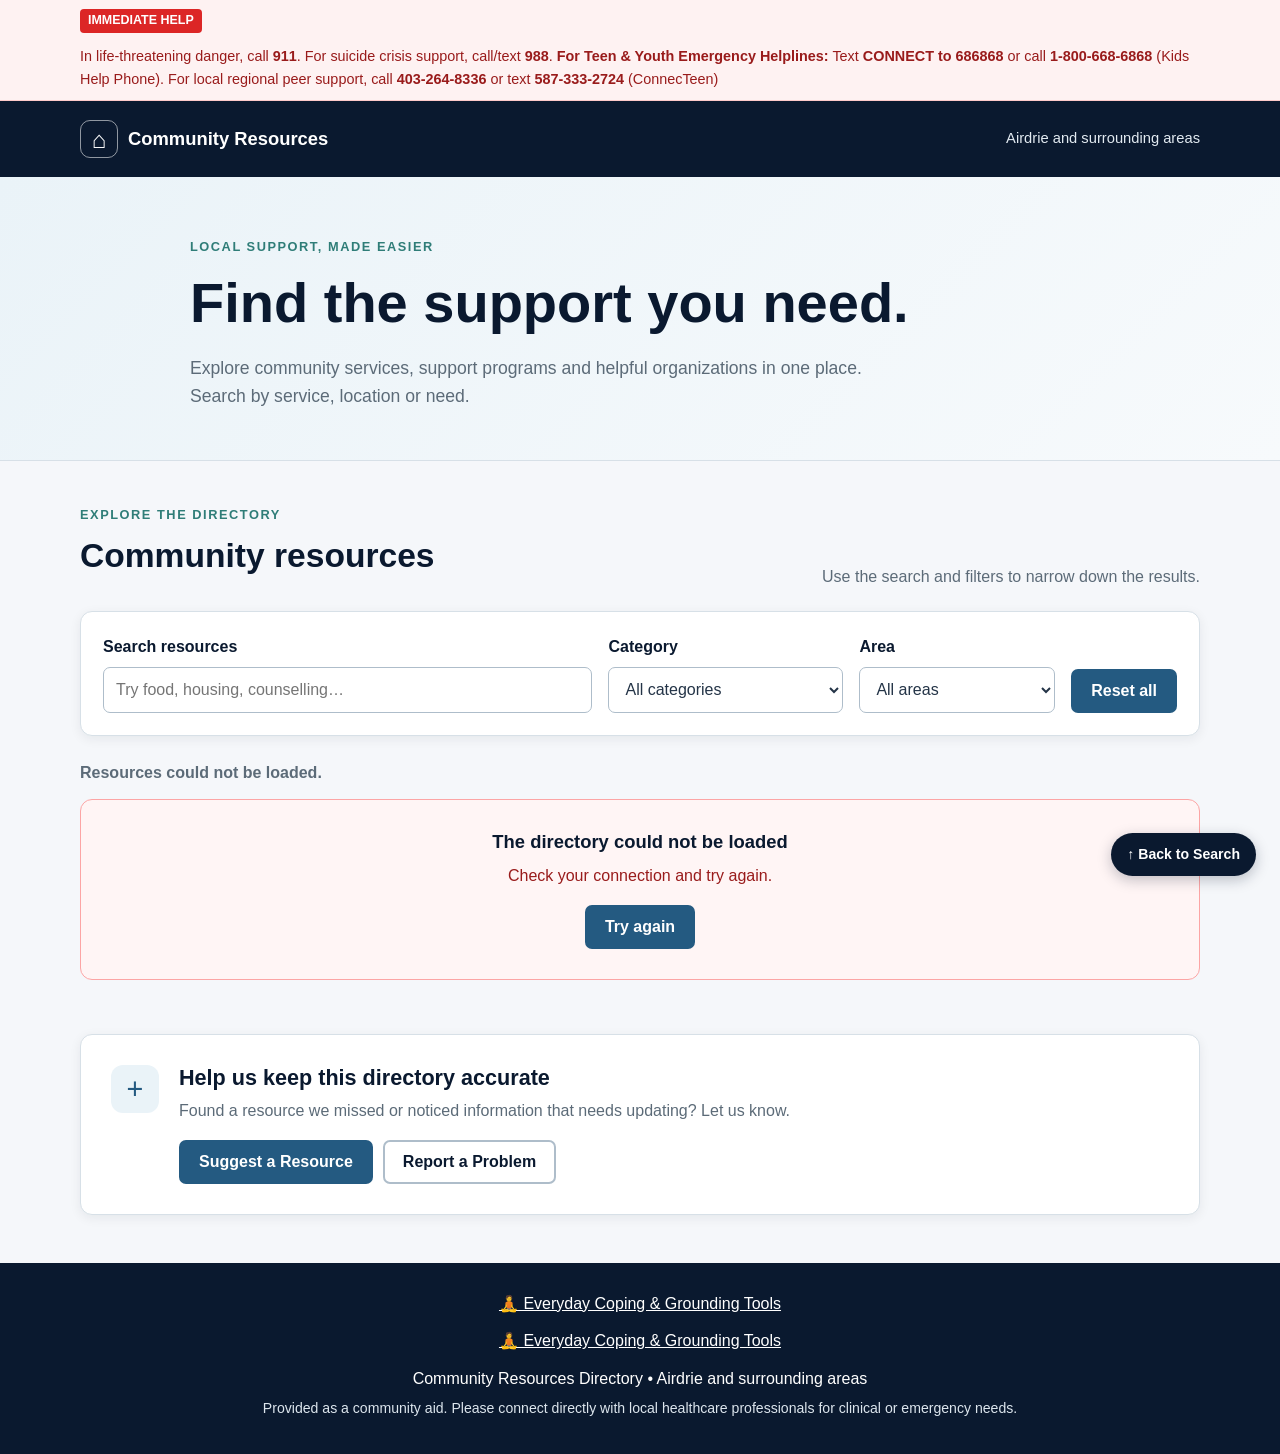
==== commit b13d15fb: "Add footer link to new.html" ====
--- a/index.html
+++ b/index.html
@@ -194,6 +194,11 @@
                 🧘 Everyday Coping & Grounding Tools
             </a>
         </div>
+          <div class="footer-links" style="margin-bottom: 12px;">
+            <a href="new.html" style="color: #ffffff; text-decoration: underline; font-weight: 500;">
+                🧘 Everyday Coping & Grounding Tools
+            </a>
+        </div>
         <p>Community Resources Directory <span aria-hidden="true">•</span> Airdrie and surrounding areas</p>
         <p class="footer-note">Provided as a community aid. Please connect directly with local healthcare professionals for clinical or emergency needs.</p>
     </div>
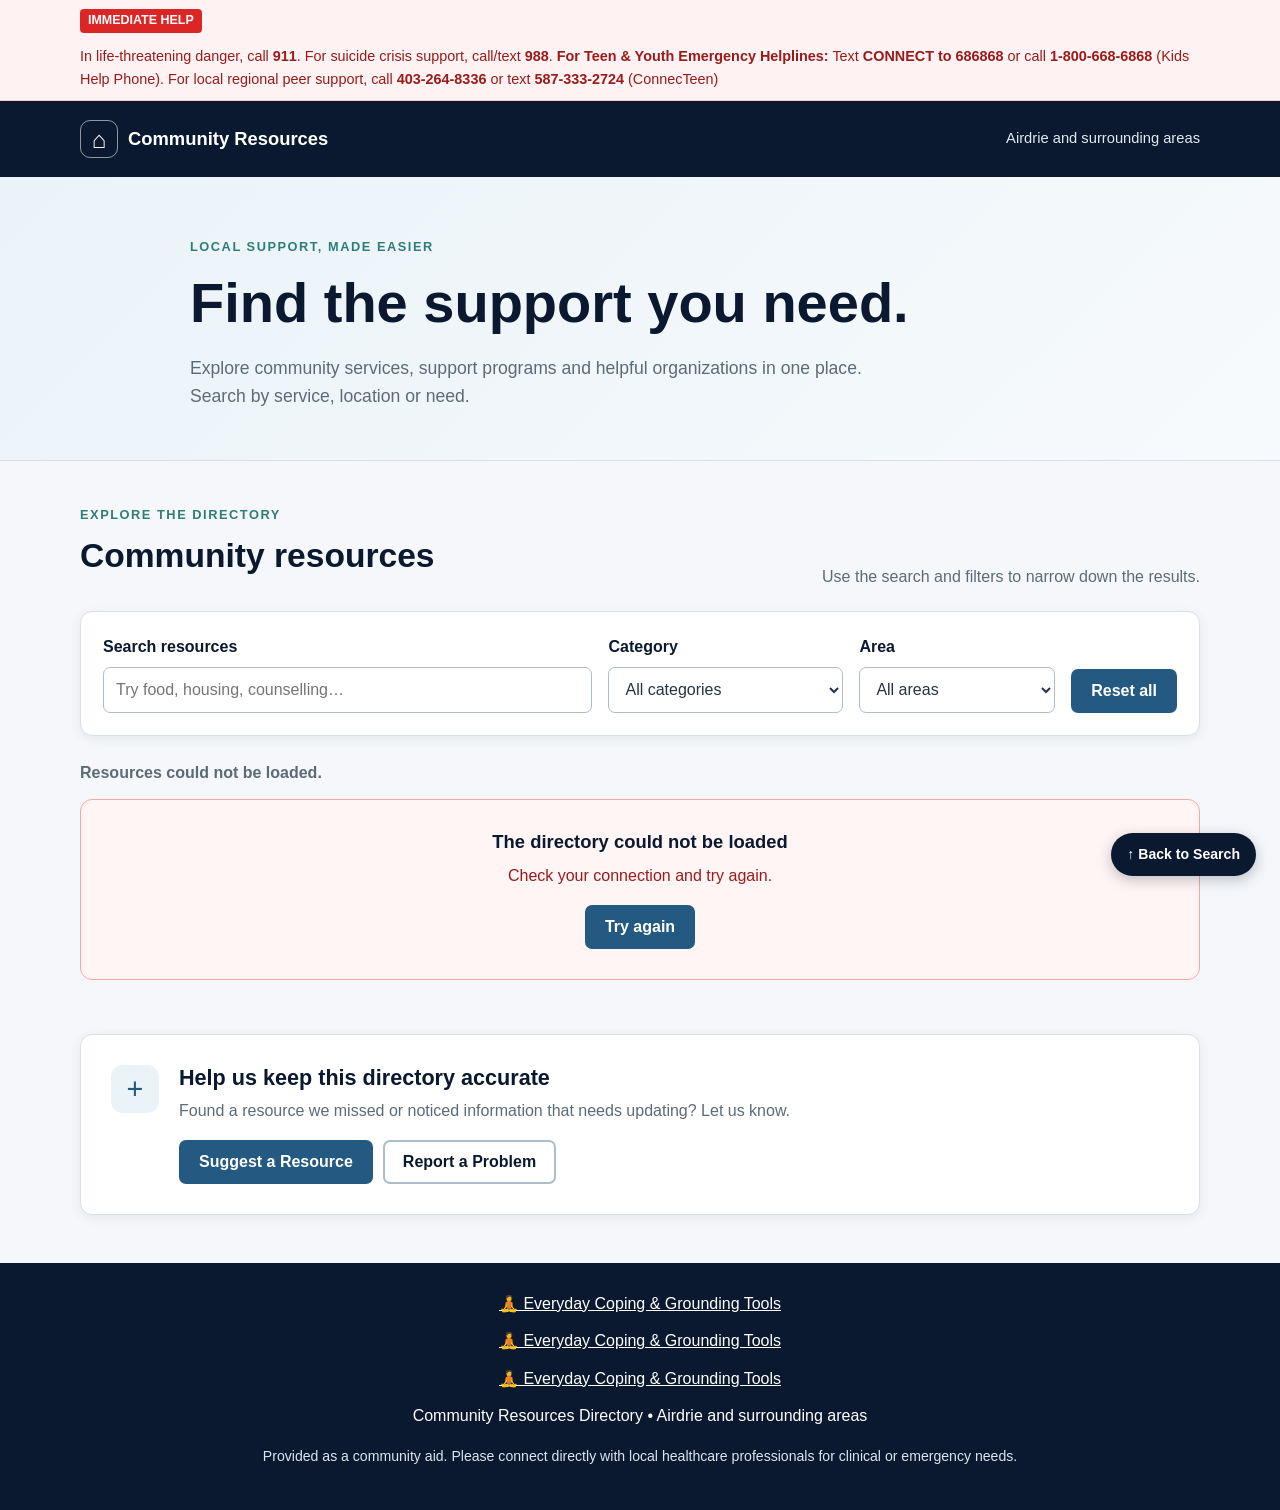
==== commit 70b5b83a: "Add footer link to new2.html" ====
--- a/index.html
+++ b/index.html
@@ -199,6 +199,13 @@
                 🧘 Everyday Coping & Grounding Tools
             </a>
         </div>
+    </div>
+          <div class="footer-links" style="margin-bottom: 12px;">
+            <a href="new2.html" style="color: #ffffff; text-decoration: underline; font-weight: 500;">
+                🧘 Everyday Coping & Grounding Tools
+            </a>
+        </div>
+        
         <p>Community Resources Directory <span aria-hidden="true">•</span> Airdrie and surrounding areas</p>
         <p class="footer-note">Provided as a community aid. Please connect directly with local healthcare professionals for clinical or emergency needs.</p>
     </div>
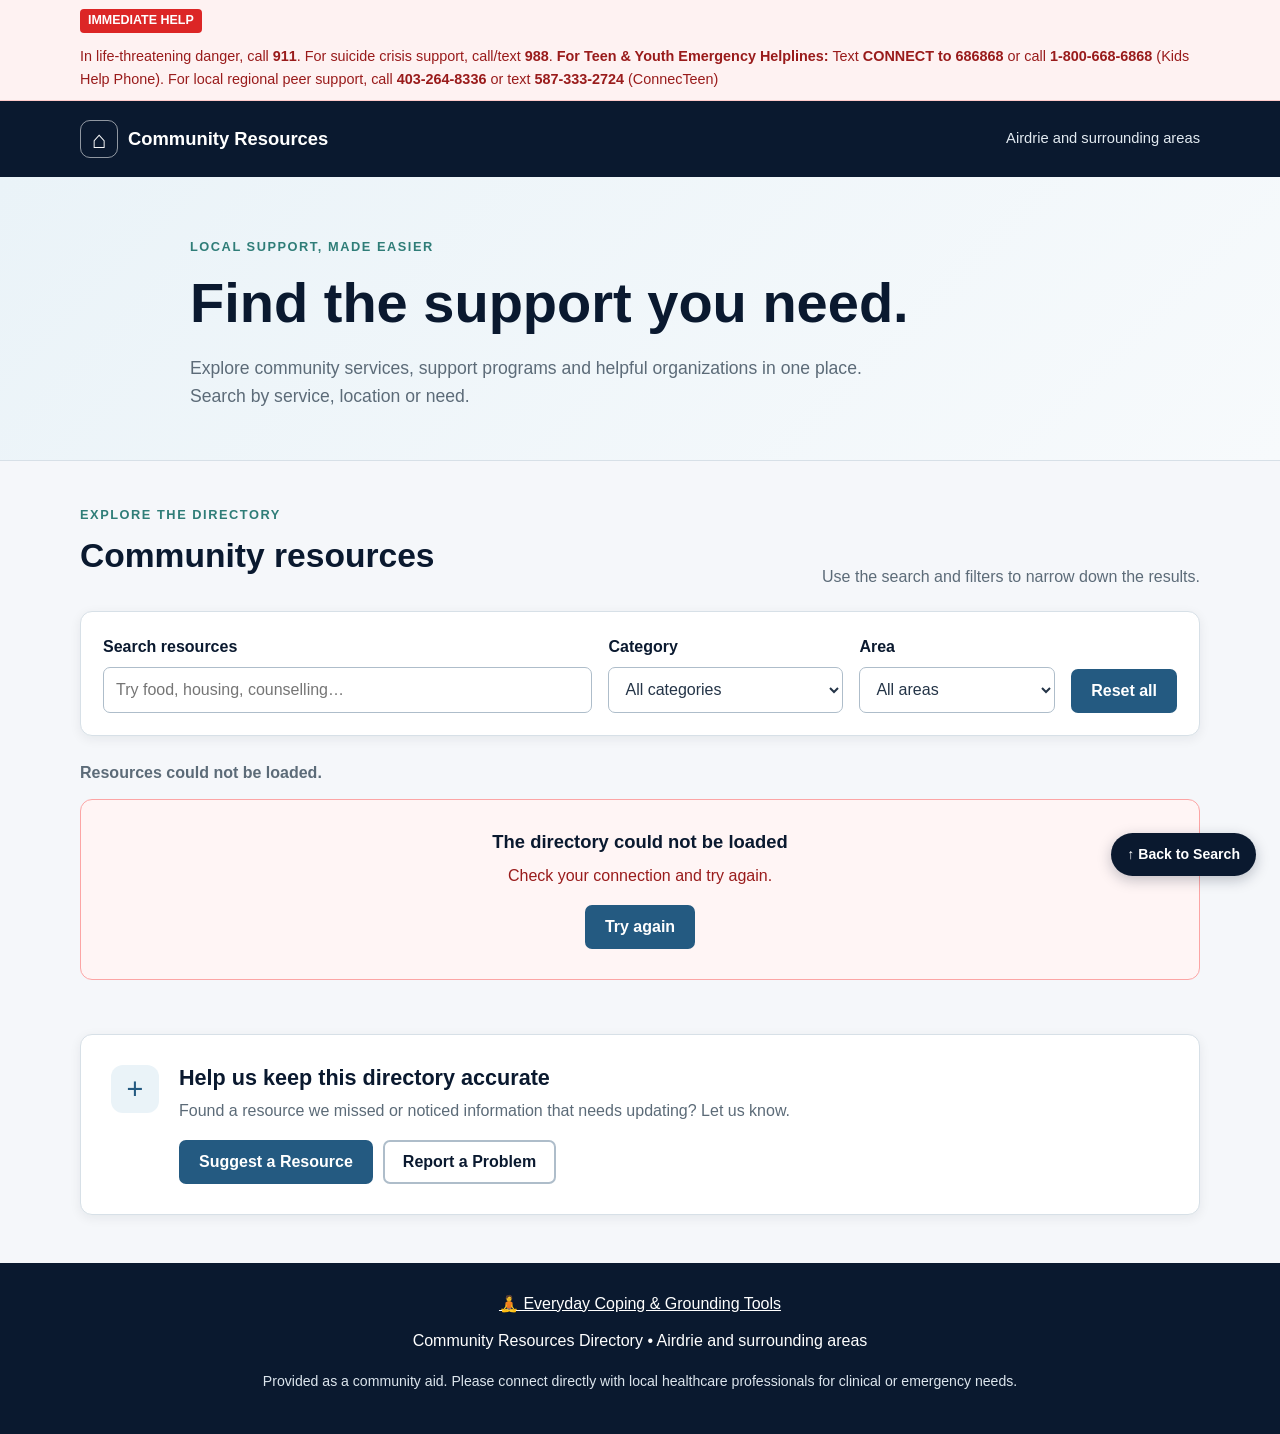
==== commit f773253b: "Update footer links in index.html Replaced old footer links with a new link to 'new2.html'." ====
--- a/index.html
+++ b/index.html
@@ -189,21 +189,13 @@
 
     <footer class="site-footer">
     <div class="container footer-inner">
-        <div class="footer-links" style="margin-bottom: 12px;">
-            <a href="tools.html" style="color: #ffffff; text-decoration: underline; font-weight: 500;">
-                🧘 Everyday Coping & Grounding Tools
-            </a>
-        </div>
-          <div class="footer-links" style="margin-bottom: 12px;">
-            <a href="new.html" style="color: #ffffff; text-decoration: underline; font-weight: 500;">
-                🧘 Everyday Coping & Grounding Tools
-            </a>
-        </div>
-    </div>
-          <div class="footer-links" style="margin-bottom: 12px;">
+ <div class="footer-links" style="margin-bottom: 12px;">
             <a href="new2.html" style="color: #ffffff; text-decoration: underline; font-weight: 500;">
                 🧘 Everyday Coping & Grounding Tools
             </a>
+
+    </div>
+         
         </div>
         
         <p>Community Resources Directory <span aria-hidden="true">•</span> Airdrie and surrounding areas</p>
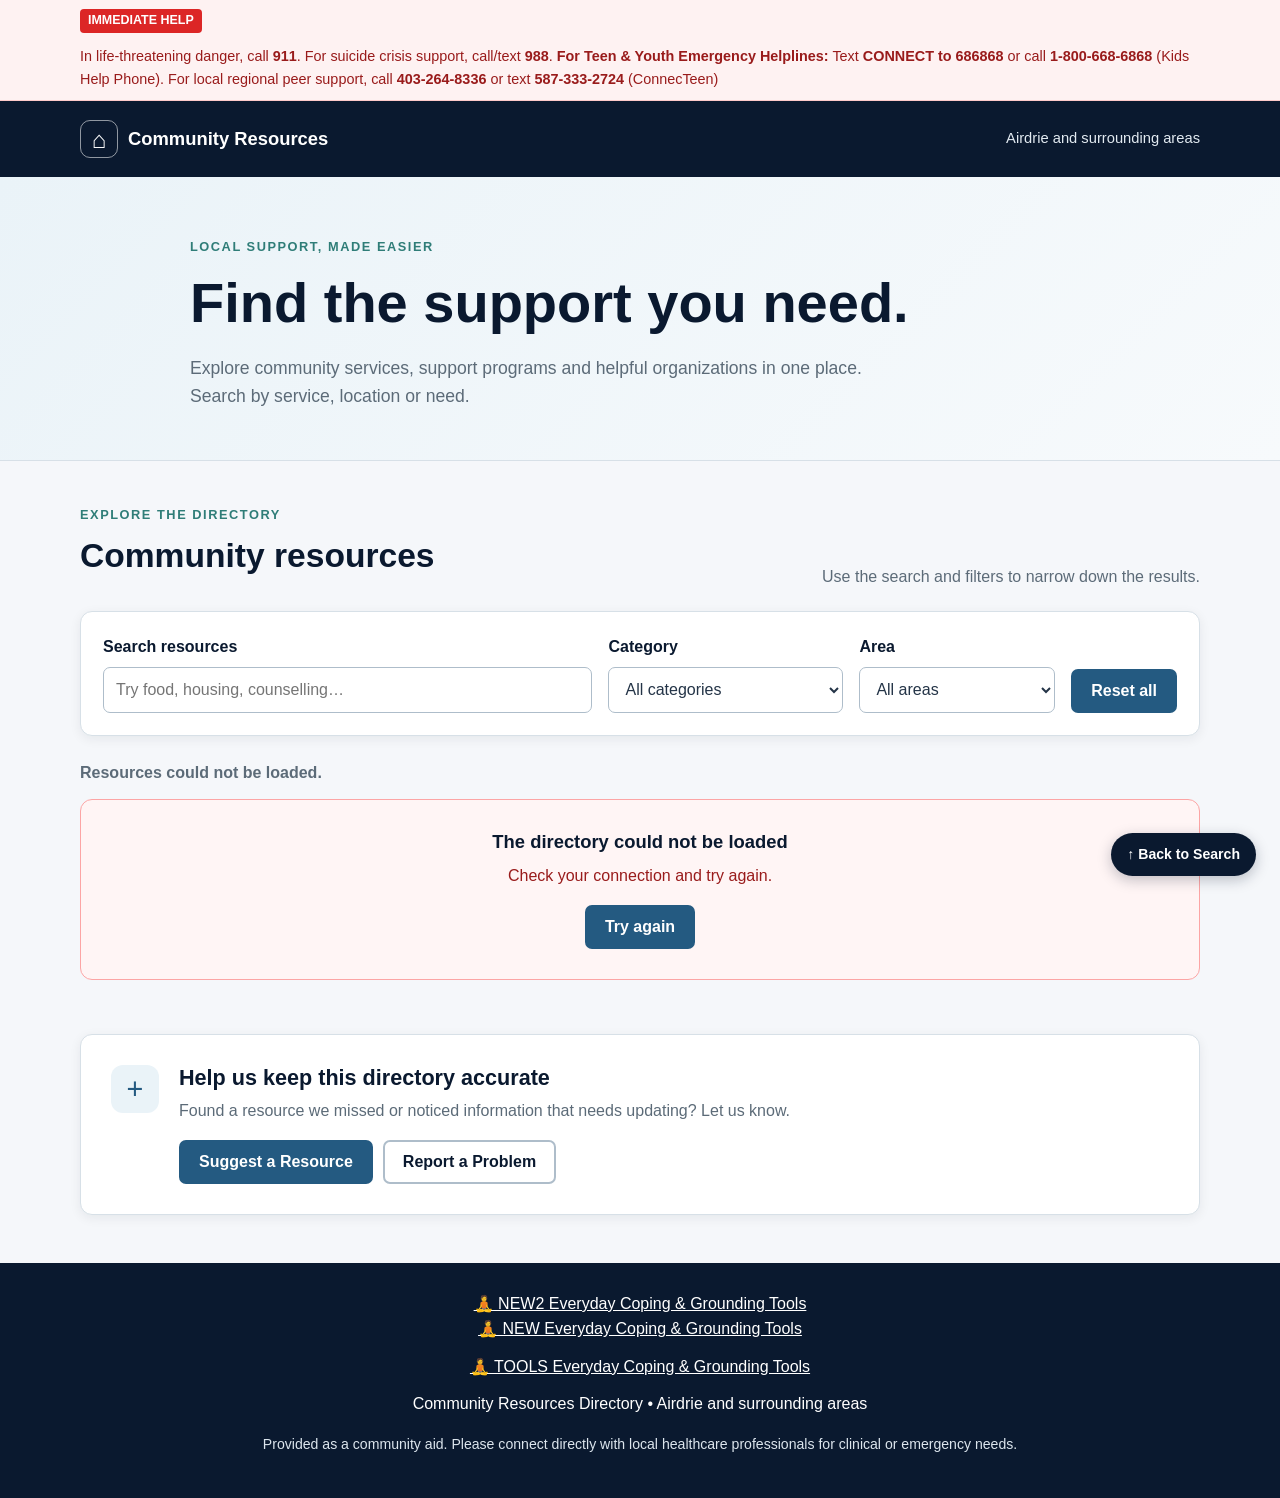
==== commit 12b73a44: "Modify footer links for new coping tools Updated footer links to include new resources." ====
--- a/index.html
+++ b/index.html
@@ -3,7 +3,7 @@
 <head>
     <meta charset="UTF-8">
     <meta name="viewport" content="width=device-width, initial-scale=1">
-    <title>Community Resources | Airdrie & Area</title>
+    <title>Index Community Resources | Airdrie & Area</title>
     <meta name="description" content="Find community, food, housing, health and other support resources in Airdrie and surrounding areas.">
     <link rel="stylesheet" href="style.css">
     <script src="script.js" defer></script>
@@ -191,9 +191,19 @@
     <div class="container footer-inner">
  <div class="footer-links" style="margin-bottom: 12px;">
             <a href="new2.html" style="color: #ffffff; text-decoration: underline; font-weight: 500;">
-                🧘 Everyday Coping & Grounding Tools
-            </a>
-
+                🧘 NEW2 Everyday Coping & Grounding Tools
+            </a>
+ <div class="footer-links" style="margin-bottom: 12px;">
+            <a href="new.html" style="color: #ffffff; text-decoration: underline; font-weight: 500;">
+                🧘 NEW Everyday Coping & Grounding Tools
+            </a>
+
+    </div> <div class="footer-links" style="margin-bottom: 12px;">
+            <a href="tools.html" style="color: #ffffff; text-decoration: underline; font-weight: 500;">
+                🧘 TOOLS Everyday Coping & Grounding Tools
+            </a>
+
+    </div>
     </div>
          
         </div>
